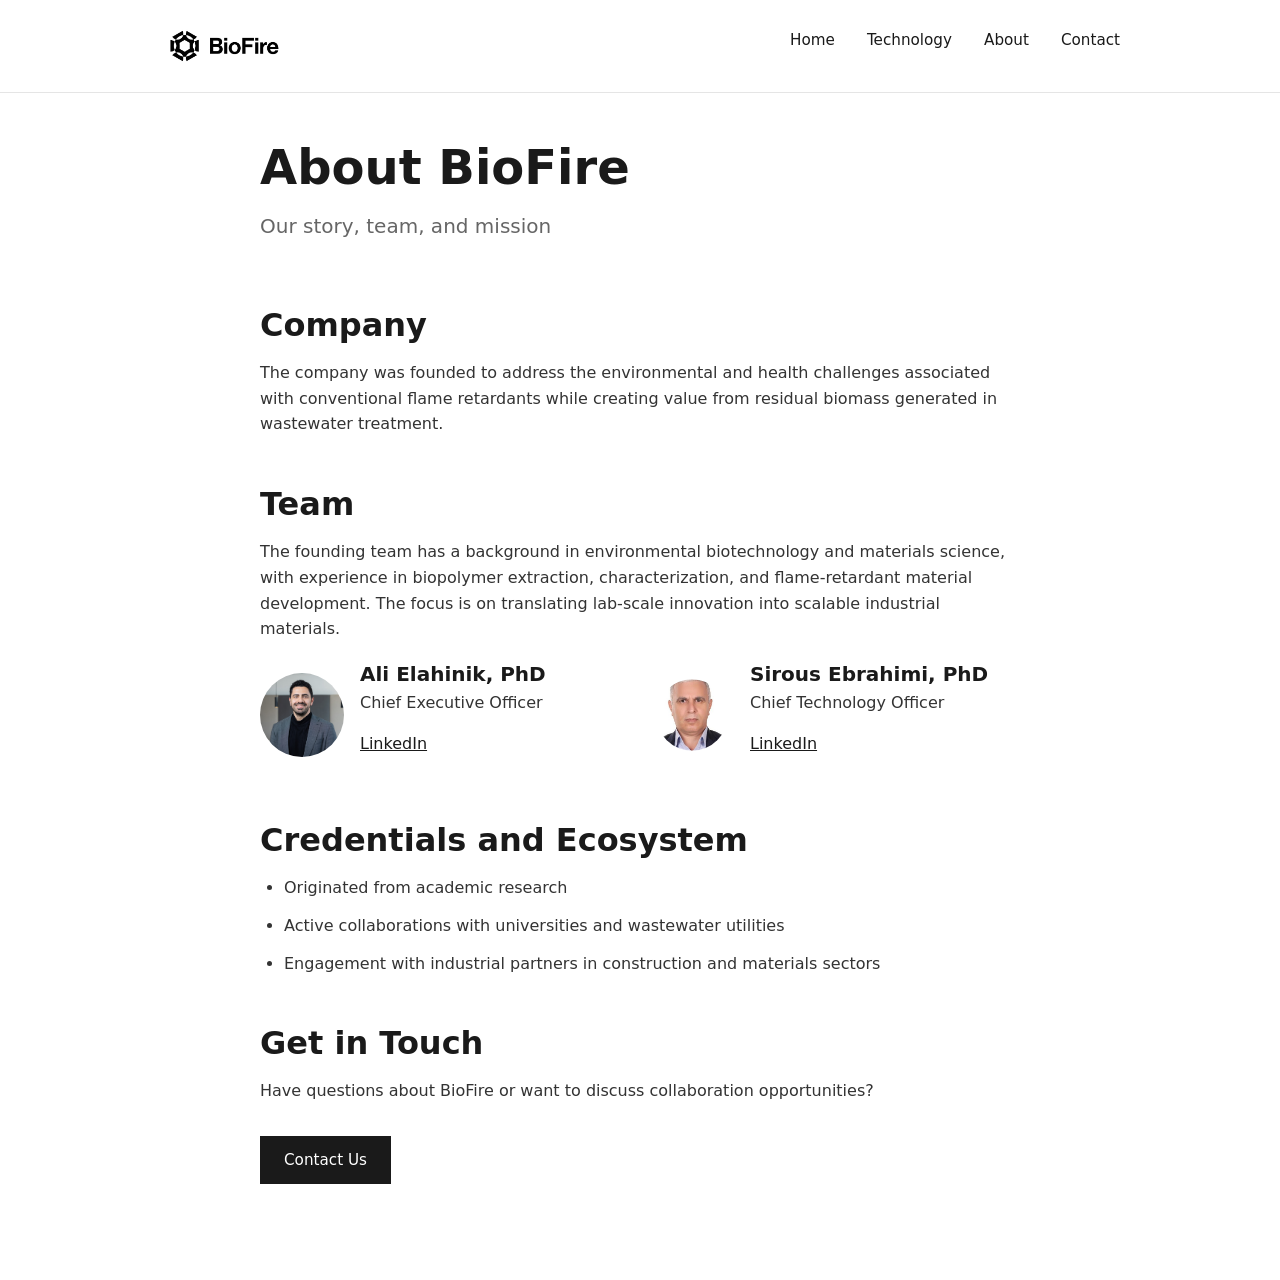
==== about.html @ 731a10ee "Add files via upload" ====
<!doctype html>
<html lang="en">
<head>
  <meta charset="utf-8" />
  <meta name="viewport" content="width=device-width, initial-scale=1" />
  <title>About – BioFire</title>
  <link rel="stylesheet" href="style.css" />
</head>
<body>
  <header class="header">
    <nav class="nav">
      <a href="index.html" class="nav-brand" aria-label="BioFire">
        <img src="assets/logo.jpg" alt="BioFire logo" class="logo" />
      </a>
      <ul class="nav-links">
        <li><a href="index.html">Home</a></li>
        <li><a href="technology.html">Technology</a></li>
        <li><a href="about.html">About</a></li>
        <li><a href="contact.html">Contact</a></li>
      </ul>
    </nav>
  </header>

  <main class="wrap">
    <section class="hero">
      <h1>About BioFire</h1>
      <p class="subheading">Our story, team, and mission</p>
    </section>

    <section>
      <h2>Company</h2>
      <p>The company was founded to address the environmental and health challenges associated with conventional flame retardants while creating value from residual biomass generated in wastewater treatment.</p>
    </section>

    <section>
      <h2>Team</h2>
      <p>The founding team has a background in environmental biotechnology and materials science, with experience in biopolymer extraction, characterization, and flame-retardant material development. The focus is on translating lab-scale innovation into scalable industrial materials.</p>

      <div class="team">
        <div class="team-member">
          <img src="assets/Picture_Ali.jpg" alt="Ali Elahinik" class="team-photo" />
          <div class="member-info">
            <h3>Ali Elahinik, PhD</h3>
            <p>Chief Executive Officer</p>
            <p><a href="https://www.linkedin.com/in/alielahinik/" target="_blank" rel="noopener">LinkedIn</a></p>
          </div>
        </div>

        <div class="team-member">
          <img src="assets/Picture_Sirous.jpg" alt="Sirous Ebrahimi" class="team-photo zoom-out" />
          <div class="member-info">
            <h3>Sirous Ebrahimi, PhD</h3>
            <p>Chief Technology Officer</p>
            <p><a href="https://www.linkedin.com/in/sirousebrahimi/" target="_blank" rel="noopener">LinkedIn</a></p>
          </div>
        </div>
      </div>
    </section>

    <section>
      <h2>Credentials and Ecosystem</h2>
      <ul>
        <li>Originated from academic research</li>
        <li>Active collaborations with universities and wastewater utilities</li>
        <li>Engagement with industrial partners in construction and materials sectors</li>
      </ul>
    </section>

    <section>
      <h2>Get in Touch</h2>
      <p>Have questions about BioFire or want to discuss collaboration opportunities?</p>
      <a href="contact.html" class="cta">Contact Us</a>
    </section>
  </main>
</body>
</html>
---- style.css ----
/* Global */
:root {
  --color-text: #1a1a1a;
  --color-bg: #ffffff;
  --color-border: #e5e5e5;
}

body {
  font-family: system-ui, -apple-system, sans-serif;
  color: var(--color-text);
  background-color: var(--color-bg);
  margin: 0;
  padding: 0;
  line-height: 1.6;
  font-size: 16px;
}

/* Header & Navigation */
.header {
  border-bottom: 1px solid var(--color-border);
  position: sticky;
  top: 0;
  background-color: var(--color-bg);
  z-index: 100;
}

.nav {
  max-width: 960px;
  margin: 0 auto;
  padding: 1.5rem;
  display: flex;
  align-items: center;
  justify-content: space-between;
}

.nav-brand {
  font-size: 1.25rem;
  font-weight: 700;
  text-decoration: none;
  color: var(--color-text);
  display: inline-flex;
  align-items: center;
  gap: 0.5rem;
}

.logo {
  height: 44px;
  width: auto;
  display: inline-block;
}

.nav-links {
  display: flex;
  list-style: none;
  margin: 0;
  padding: 0;
  gap: 2rem;
}

.nav-links a {
  text-decoration: none;
  color: var(--color-text);
  font-size: 0.95rem;
  transition: opacity 0.2s;
}

.nav-links a:hover {
  opacity: 0.6;
}

/* Main content wrapper */
.wrap {
  max-width: 760px;
  margin: 0 auto;
  padding: 3rem 1.5rem;
}

/* Hero section */
.hero {
  margin-bottom: 4rem;
}

.hero h1 {
  font-size: 3rem;
  font-weight: 800;
  line-height: 1.1;
  margin: 0 0 1rem 0;
}

.hero .subheading {
  font-size: 1.25rem;
  color: #666;
  margin: 0 0 2rem 0;
}

/* Section styling */
section {
  margin-bottom: 3rem;
}

h2 {
  font-size: 2rem;
  font-weight: 600;
  margin: 2rem 0 1rem 0;
  line-height: 1.2;
}

h3 {
  font-size: 1.25rem;
  font-weight: 600;
  margin: 1.5rem 0 0.75rem 0;
}

p {
  margin: 0 0 1rem 0;
  color: #333;
}

ul, ol {
  margin: 1rem 0;
  padding-left: 1.5rem;
}

li {
  margin-bottom: 0.75rem;
  color: #333;
}

/* Call-to-action button */
.cta {
  display: inline-block;
  background-color: var(--color-text);
  color: var(--color-bg);
  padding: 0.75rem 1.5rem;
  margin-top: 1rem;
  text-decoration: none;
  font-weight: 500;
  font-size: 0.95rem;
  transition: opacity 0.2s;
  cursor: pointer;
  border: none;
}

.cta:hover {
  opacity: 0.8;
}

/* Forms */
.form-group {
  margin-bottom: 1.5rem;
  display: flex;
  flex-direction: column;
}

label {
  font-weight: 500;
  margin-bottom: 0.5rem;
  display: block;
}

input[type="text"],
input[type="email"],
textarea {
  padding: 0.75rem;
  font-family: system-ui, -apple-system, sans-serif;
  font-size: 1rem;
  border: 1px solid var(--color-border);
  border-radius: 4px;
  background-color: #fafafa;
}

input[type="text"]:focus,
input[type="email"]:focus,
textarea:focus {
  outline: none;
  border-color: var(--color-text);
  background-color: var(--color-bg);
}

textarea {
  resize: vertical;
}

a {
  color: var(--color-text);
}

/* Team layout */
.team {
  display: grid;
  grid-template-columns: 1fr;
  gap: 1.25rem;
}

.team-member {
  display: flex;
  align-items: center;
  gap: 1rem;
}

.team-photo {
  width: 84px;
  height: 84px;
  object-fit: cover;
  border-radius: 50%;
  flex: 0 0 84px;
}

.member-info h3 { margin: 0; }

@media (min-width: 720px) {
  .team { grid-template-columns: 1fr 1fr; }
}

/* Zoom adjustments */
.team-photo.zoom-out { transform: scale(0.85); }

/* Responsive design */
@media (max-width: 768px) {
  .hero h1 {
    font-size: 2rem;
  }

  .hero .subheading {
    font-size: 1rem;
  }

  h2 {
    font-size: 1.5rem;
  }

  .nav {
    flex-direction: column;
    align-items: flex-start;
    gap: 1rem;
  }

  .nav-links {
    flex-direction: column;
    gap: 0.5rem;
  }

  .wrap {
    padding: 2rem 1rem;
  }
}
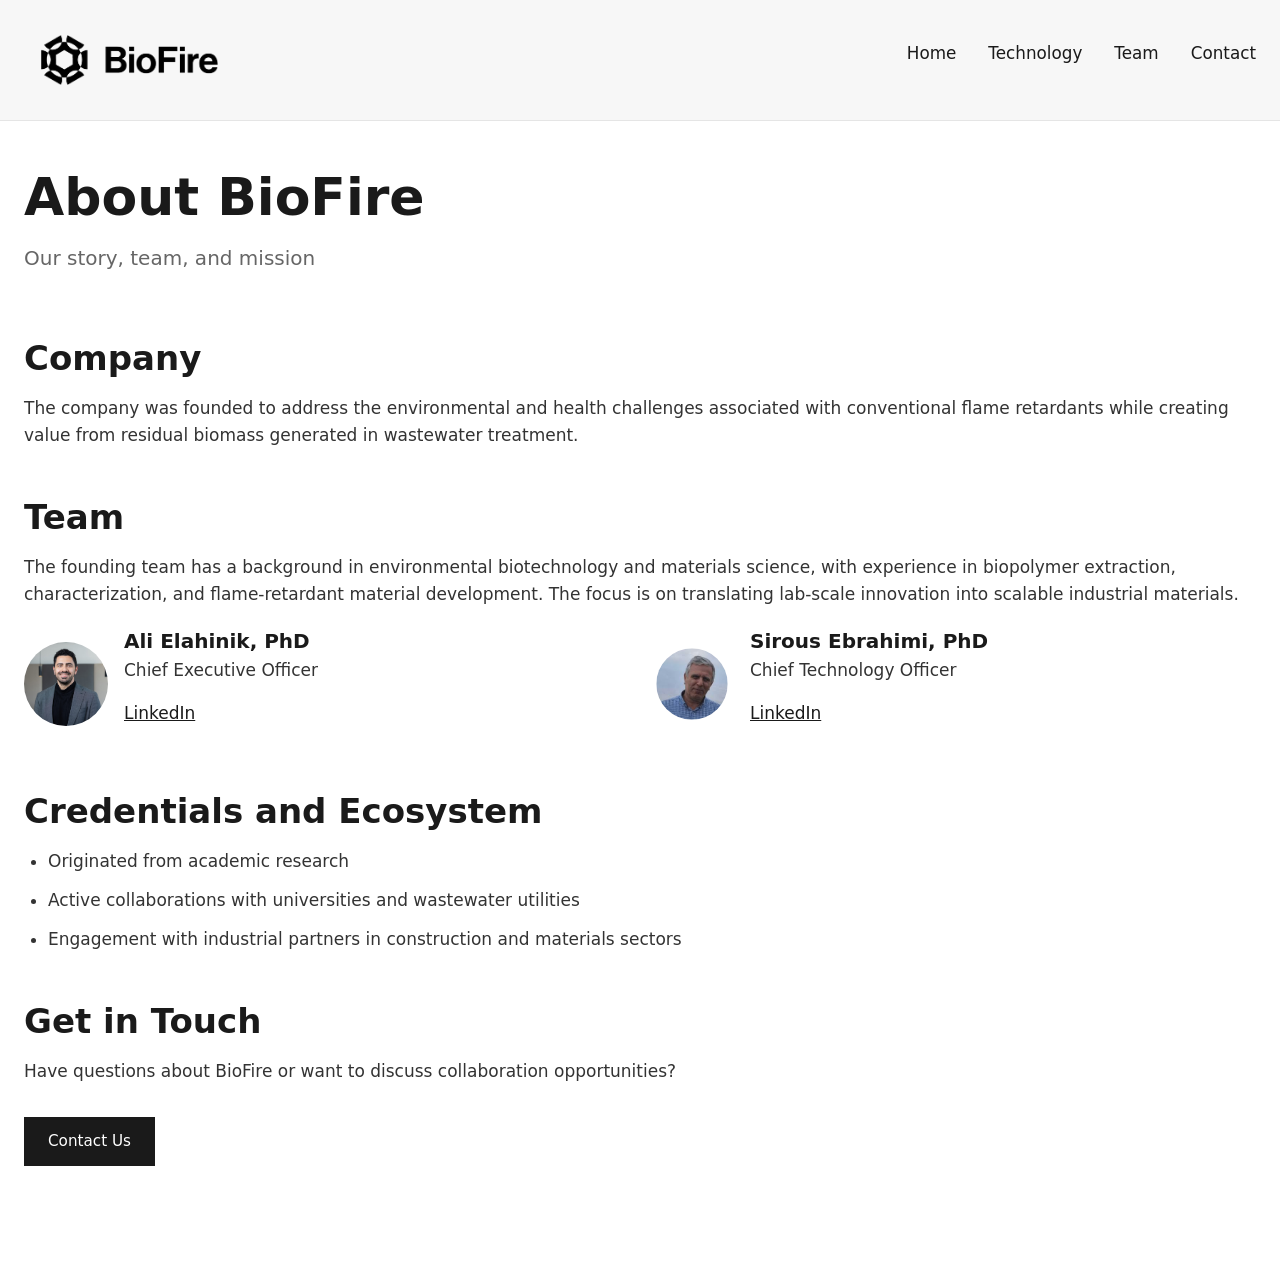
==== commit c9a61891: "Add files via upload" ====
--- a/about.html
+++ b/about.html
@@ -10,12 +10,12 @@
   <header class="header">
     <nav class="nav">
       <a href="index.html" class="nav-brand" aria-label="BioFire">
-        <img src="assets/logo.jpg" alt="BioFire logo" class="logo" />
+        <img src="assets/Logo.png" alt="BioFire logo" class="logo" />
       </a>
       <ul class="nav-links">
         <li><a href="index.html">Home</a></li>
         <li><a href="technology.html">Technology</a></li>
-        <li><a href="about.html">About</a></li>
+        <li><a href="team.html">Team</a></li>
         <li><a href="contact.html">Contact</a></li>
       </ul>
     </nav>
--- a/style.css
+++ b/style.css
@@ -7,12 +7,14 @@
 
 body {
   font-family: system-ui, -apple-system, sans-serif;
+  -webkit-font-smoothing: antialiased;
+  -moz-osx-font-smoothing: grayscale;
   color: var(--color-text);
   background-color: var(--color-bg);
   margin: 0;
   padding: 0;
   line-height: 1.6;
-  font-size: 16px;
+  font-size: 17px;
 }
 
 /* Header & Navigation */
@@ -20,12 +22,12 @@
   border-bottom: 1px solid var(--color-border);
   position: sticky;
   top: 0;
-  background-color: var(--color-bg);
+  background-color: #f7f7f7;
   z-index: 100;
 }
 
 .nav {
-  max-width: 960px;
+  max-width: 1400px;
   margin: 0 auto;
   padding: 1.5rem;
   display: flex;
@@ -34,7 +36,7 @@
 }
 
 .nav-brand {
-  font-size: 1.25rem;
+  font-size: 1.4rem;
   font-weight: 700;
   text-decoration: none;
   color: var(--color-text);
@@ -44,7 +46,7 @@
 }
 
 .logo {
-  height: 44px;
+  height: 72px;
   width: auto;
   display: inline-block;
 }
@@ -60,7 +62,8 @@
 .nav-links a {
   text-decoration: none;
   color: var(--color-text);
-  font-size: 0.95rem;
+  font-size: 1.05rem;
+  font-weight: 500;
   transition: opacity 0.2s;
 }
 
@@ -70,7 +73,7 @@
 
 /* Main content wrapper */
 .wrap {
-  max-width: 760px;
+  max-width: 1400px;
   margin: 0 auto;
   padding: 3rem 1.5rem;
 }
@@ -81,7 +84,7 @@
 }
 
 .hero h1 {
-  font-size: 3rem;
+  font-size: 3.25rem;
   font-weight: 800;
   line-height: 1.1;
   margin: 0 0 1rem 0;
@@ -99,7 +102,7 @@
 }
 
 h2 {
-  font-size: 2rem;
+  font-size: 2.125rem;
   font-weight: 600;
   margin: 2rem 0 1rem 0;
   line-height: 1.2;
@@ -215,6 +218,69 @@
 /* Zoom adjustments */
 .team-photo.zoom-out { transform: scale(0.85); }
 
+/* Partners logos */
+.partners {
+  margin-top: 3rem;
+}
+.partners-logos {
+  display: flex;
+  flex-wrap: wrap;
+  gap: 1rem;
+  align-items: center;
+  justify-content: center;
+}
+.partners-logos img {
+  max-height: 48px;
+  width: auto;
+  opacity: 0.95;
+  filter: grayscale(0);
+}
+@media (min-width: 720px) {
+  .partners-logos img { max-height: 64px; }
+}
+
+/* Video grid for technology demos */
+.video-grid {
+  display: flex;
+  gap: 1rem;
+  margin-top: 1rem;
+  align-items: flex-start;
+  flex-wrap: nowrap;
+  justify-content: center;
+  overflow-x: visible;
+}
+
+.video-grid figure {
+  margin: 0;
+  display: flex;
+  flex-direction: column;
+  align-items: center;
+}
+
+.video-grid video {
+  flex: 0 0 auto;
+  width: auto;
+  height: auto;
+  max-width: none;
+  border-radius: 6px;
+  background: #000;
+}
+
+.video-grid figcaption {
+  margin-top: 0.5rem;
+  font-size: 0.95rem;
+  color: #444;
+}
+
+.video-note {
+  margin-top: 0.75rem;
+  font-size: 0.95rem;
+  color: #555;
+}
+@media (max-width: 768px) {
+  .video-grid { gap: 0.75rem; }
+}
+
 /* Responsive design */
 @media (max-width: 768px) {
   .hero h1 {
@@ -243,4 +309,5 @@
   .wrap {
     padding: 2rem 1rem;
   }
+  .logo { height: 48px; }
 }
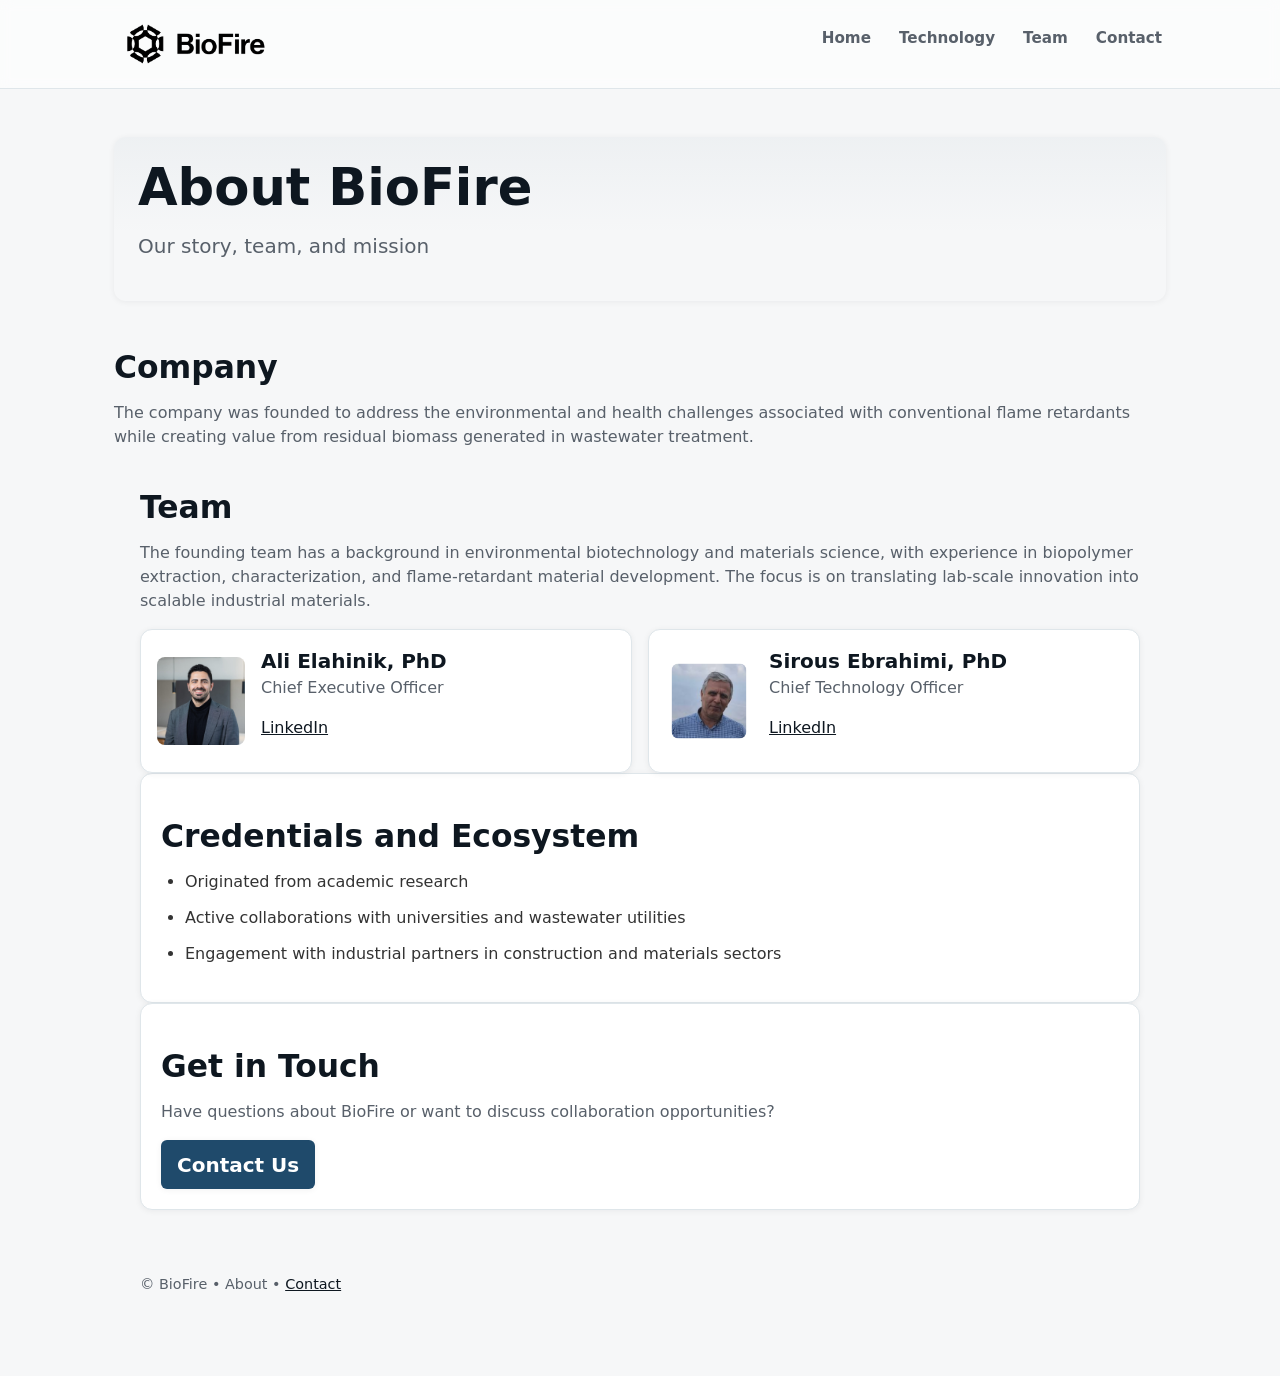
==== commit 5ad64e08: "Add files via upload" ====
--- a/about.html
+++ b/about.html
@@ -12,6 +12,11 @@
       <a href="index.html" class="nav-brand" aria-label="BioFire">
         <img src="assets/Logo.png" alt="BioFire logo" class="logo" />
       </a>
+      <button class="nav-toggle" aria-label="Toggle navigation">
+        <span class="bar"></span>
+        <span class="bar"></span>
+        <span class="bar"></span>
+      </button>
       <ul class="nav-links">
         <li><a href="index.html">Home</a></li>
         <li><a href="technology.html">Technology</a></li>
@@ -32,32 +37,32 @@
       <p>The company was founded to address the environmental and health challenges associated with conventional flame retardants while creating value from residual biomass generated in wastewater treatment.</p>
     </section>
 
-    <section>
+    <section class="container">
       <h2>Team</h2>
       <p>The founding team has a background in environmental biotechnology and materials science, with experience in biopolymer extraction, characterization, and flame-retardant material development. The focus is on translating lab-scale innovation into scalable industrial materials.</p>
 
-      <div class="team">
-        <div class="team-member">
+      <div class="cards">
+        <article class="card team-member">
           <img src="assets/Picture_Ali.jpg" alt="Ali Elahinik" class="team-photo" />
           <div class="member-info">
             <h3>Ali Elahinik, PhD</h3>
-            <p>Chief Executive Officer</p>
+            <p class="muted">Chief Executive Officer</p>
             <p><a href="https://www.linkedin.com/in/alielahinik/" target="_blank" rel="noopener">LinkedIn</a></p>
           </div>
-        </div>
+        </article>
 
-        <div class="team-member">
+        <article class="card team-member">
           <img src="assets/Picture_Sirous.jpg" alt="Sirous Ebrahimi" class="team-photo zoom-out" />
           <div class="member-info">
             <h3>Sirous Ebrahimi, PhD</h3>
-            <p>Chief Technology Officer</p>
+            <p class="muted">Chief Technology Officer</p>
             <p><a href="https://www.linkedin.com/in/sirousebrahimi/" target="_blank" rel="noopener">LinkedIn</a></p>
           </div>
-        </div>
+        </article>
       </div>
     </section>
 
-    <section>
+    <section class="container card padded">
       <h2>Credentials and Ecosystem</h2>
       <ul>
         <li>Originated from academic research</li>
@@ -66,11 +71,17 @@
       </ul>
     </section>
 
-    <section>
+    <section class="container card padded">
       <h2>Get in Touch</h2>
       <p>Have questions about BioFire or want to discuss collaboration opportunities?</p>
-      <a href="contact.html" class="cta">Contact Us</a>
+      <a href="contact.html" class="btn">Contact Us</a>
     </section>
+    <footer>
+      <div class="container">
+        <p>© BioFire • About • <a href="contact.html">Contact</a></p>
+      </div>
+    </footer>
+    <script src="script.js"></script>
   </main>
 </body>
 </html>
--- a/style.css
+++ b/style.css
@@ -1,20 +1,46 @@
-/* Global */
+/* Design system variables (adjust to match assets/Color palette.png) */
 :root {
-  --color-text: #1a1a1a;
-  --color-bg: #ffffff;
-  --color-border: #e5e5e5;
-}
+  /* Palette (industrial / technical) */
+  --color-bg: #f6f7f8;
+  --color-surface: #ffffff;
+  --color-text: #0e1720;
+  --color-muted: #58606a;
+  --color-border: #dfe6ea;
+  --color-primary: #1f4a6b; /* steel/blue */
+  --color-accent: #c18f24;  /* warm amber accent */
+
+  /* Spacing scale */
+  --space-xs: 0.25rem;
+  --space-sm: 0.5rem;
+  --space-md: 1rem;
+  --space-lg: 1.5rem;
+  --space-xl: 3rem;
+
+  /* Radii & shadows */
+  --radius-sm: 6px;
+  --radius-md: 12px;
+  --shadow-sm: 0 1px 6px rgba(10,20,30,0.06);
+  --shadow-md: 0 6px 20px rgba(10,20,30,0.08);
+
+  /* Type scale (fluid) */
+  --fs-base: 1rem;
+  --fs-lg: clamp(1.125rem, 1vw + 0.75rem, 1.25rem);
+  --fs-xl: clamp(1.5rem, 2.5vw, 2.625rem);
+  --fs-xxl: clamp(2rem, 4vw, 3.25rem);
+}
+
+* { box-sizing: border-box; }
 
 body {
-  font-family: system-ui, -apple-system, sans-serif;
+  font-family: Inter, ui-sans-serif, system-ui, -apple-system, "Segoe UI", Roboto, "Helvetica Neue", Arial;
   -webkit-font-smoothing: antialiased;
   -moz-osx-font-smoothing: grayscale;
   color: var(--color-text);
   background-color: var(--color-bg);
   margin: 0;
   padding: 0;
-  line-height: 1.6;
-  font-size: 17px;
+  line-height: 1.5;
+  font-size: var(--fs-base);
 }
 
 /* Header & Navigation */
@@ -22,33 +48,38 @@
   border-bottom: 1px solid var(--color-border);
   position: sticky;
   top: 0;
-  background-color: #f7f7f7;
+  background-color: rgba(255,255,255,0.6);
+  backdrop-filter: blur(6px);
   z-index: 100;
 }
 
 .nav {
-  max-width: 1400px;
+  max-width: 1100px;
   margin: 0 auto;
-  padding: 1.5rem;
+  padding: var(--space-md) var(--space-lg);
   display: flex;
   align-items: center;
   justify-content: space-between;
+  gap: var(--space-lg);
 }
 
 .nav-brand {
-  font-size: 1.4rem;
-  font-weight: 700;
+  display: inline-flex;
+  align-items: center;
+  gap: 0.75rem;
   text-decoration: none;
-  color: var(--color-text);
-  display: inline-flex;
-  align-items: center;
-  gap: 0.5rem;
 }
 
 .logo {
-  height: 72px;
+  height: 56px;
   width: auto;
   display: inline-block;
+}
+
+.site-title {
+  font-weight: 700;
+  color: var(--color-primary);
+  font-size: var(--fs-lg);
 }
 
 .nav-links {
@@ -56,56 +87,89 @@
   list-style: none;
   margin: 0;
   padding: 0;
-  gap: 2rem;
+  gap: 1.25rem;
+  align-items: center;
 }
 
 .nav-links a {
   text-decoration: none;
-  color: var(--color-text);
-  font-size: 1.05rem;
-  font-weight: 500;
-  transition: opacity 0.2s;
+  color: var(--color-muted);
+  font-size: 0.95rem;
+  font-weight: 600;
+  padding: 0.5rem 0.25rem;
+  border-radius: 6px;
 }
 
 .nav-links a:hover {
-  opacity: 0.6;
+  color: var(--color-primary);
+  box-shadow: inset 0 -3px 0 var(--color-accent);
+}
+
+.nav-links a.active,
+.nav-links a[aria-current="page"] {
+  color: var(--color-primary);
+  box-shadow: inset 0 -3px 0 var(--color-accent);
+}
+
+/* Mobile nav toggle */
+.nav-toggle {
+  background: none;
+  border: none;
+  display: none;
+  gap: 0.5rem;
+  align-items: center;
+  cursor: pointer;
+}
+
+.nav-toggle .bar {
+  width: 22px;
+  height: 2px;
+  background: var(--color-text);
+  display: block;
+  border-radius: 2px;
 }
 
 /* Main content wrapper */
 .wrap {
-  max-width: 1400px;
+  max-width: 1100px;
   margin: 0 auto;
-  padding: 3rem 1.5rem;
-}
+  padding: var(--space-xl) var(--space-lg);
+}
+
+.container { max-width: 1000px; margin: 0 auto; }
 
 /* Hero section */
 .hero {
-  margin-bottom: 4rem;
+  margin-bottom: var(--space-xl);
+  padding: var(--space-lg);
+  background: linear-gradient(180deg, rgba(31,74,107,0.04), transparent 60%);
+  border-radius: var(--radius-md);
+  box-shadow: var(--shadow-sm);
 }
 
 .hero h1 {
-  font-size: 3.25rem;
+  font-size: var(--fs-xxl);
   font-weight: 800;
-  line-height: 1.1;
-  margin: 0 0 1rem 0;
+  line-height: 1.05;
+  margin: 0 0 var(--space-md) 0;
 }
 
 .hero .subheading {
-  font-size: 1.25rem;
-  color: #666;
-  margin: 0 0 2rem 0;
-}
+  font-size: var(--fs-lg);
+  color: var(--color-muted);
+  margin: 0 0 var(--space-md) 0;
+}
+
+.hero-actions { display: flex; gap: var(--space-md); align-items: center; }
 
 /* Section styling */
-section {
-  margin-bottom: 3rem;
-}
+section { margin-bottom: calc(var(--space-lg) + var(--space-md)); }
 
 h2 {
-  font-size: 2.125rem;
-  font-weight: 600;
-  margin: 2rem 0 1rem 0;
-  line-height: 1.2;
+  font-size: clamp(1.25rem, 1.2vw + 1rem, 2rem);
+  font-weight: 700;
+  margin: var(--space-lg) 0 var(--space-md) 0;
+  line-height: 1.15;
 }
 
 h3 {
@@ -114,10 +178,7 @@
   margin: 1.5rem 0 0.75rem 0;
 }
 
-p {
-  margin: 0 0 1rem 0;
-  color: #333;
-}
+p { margin: 0 0 var(--space-md) 0; color: var(--color-muted); }
 
 ul, ol {
   margin: 1rem 0;
@@ -130,23 +191,27 @@
 }
 
 /* Call-to-action button */
-.cta {
-  display: inline-block;
-  background-color: var(--color-text);
-  color: var(--color-bg);
-  padding: 0.75rem 1.5rem;
-  margin-top: 1rem;
+.btn {
+  display: inline-flex;
+  align-items: center;
+  gap: 0.5rem;
+  background: var(--color-primary);
+  color: white;
+  padding: 0.6rem 1rem;
+  border-radius: var(--radius-sm);
   text-decoration: none;
-  font-weight: 500;
-  font-size: 0.95rem;
-  transition: opacity 0.2s;
-  cursor: pointer;
-  border: none;
-}
-
-.cta:hover {
-  opacity: 0.8;
-}
+  font-weight: 700;
+  font-size: var(--fs-lg);
+  box-shadow: var(--shadow-sm);
+}
+
+.btn.secondary {
+  background: transparent;
+  color: var(--color-primary);
+  border: 1px solid var(--color-border);
+}
+
+.btn:focus { outline: 3px solid rgba(31,74,107,0.12); }
 
 /* Forms */
 .form-group {
@@ -189,31 +254,41 @@
 }
 
 /* Team layout */
-.team {
-  display: grid;
-  grid-template-columns: 1fr;
-  gap: 1.25rem;
-}
-
-.team-member {
-  display: flex;
-  align-items: center;
+.team { display: grid; grid-template-columns: 1fr; gap: 1rem; }
+
+.team-member { display: flex; align-items: center; gap: 1rem; }
+
+.team-photo { width: 88px; height: 88px; object-fit: cover; border-radius: 8px; flex: 0 0 88px; }
+
+.card {
+  background: var(--color-surface);
+  border: 1px solid var(--color-border);
+  border-radius: var(--radius-md);
+  padding: 1rem;
+  box-shadow: var(--shadow-sm);
+}
+
+.card.padded { padding: 1.25rem; }
+
+.card h3 { margin: 0 0 0.5rem 0; color: var(--color-text); }
+
+.section-title {
+  display: flex;
+  align-items: baseline;
   gap: 1rem;
 }
 
-.team-photo {
-  width: 84px;
-  height: 84px;
-  object-fit: cover;
-  border-radius: 50%;
-  flex: 0 0 84px;
-}
+.section-title .eyebrow { color: var(--color-accent); font-weight: 700; }
+
+.muted { color: var(--color-muted); }
 
 .member-info h3 { margin: 0; }
 
-@media (min-width: 720px) {
-  .team { grid-template-columns: 1fr 1fr; }
-}
+@media (min-width: 720px) { .team { grid-template-columns: 1fr 1fr; } }
+
+/* Cards grid for technology page */
+.cards { display: grid; gap: 1rem; grid-template-columns: 1fr; }
+@media (min-width: 880px) { .cards { grid-template-columns: repeat(2, 1fr); } }
 
 /* Zoom adjustments */
 .team-photo.zoom-out { transform: scale(0.85); }
@@ -241,14 +316,12 @@
 
 /* Video grid for technology demos */
 .video-grid {
-  display: flex;
+  display: grid;
+  grid-template-columns: 1fr;
   gap: 1rem;
   margin-top: 1rem;
-  align-items: flex-start;
-  flex-wrap: nowrap;
-  justify-content: center;
-  overflow-x: visible;
-}
+}
+@media (min-width: 880px) { .video-grid { grid-template-columns: repeat(3, 1fr); } }
 
 .video-grid figure {
   margin: 0;
@@ -282,32 +355,31 @@
 }
 
 /* Responsive design */
-@media (max-width: 768px) {
-  .hero h1 {
-    font-size: 2rem;
-  }
-
-  .hero .subheading {
-    font-size: 1rem;
-  }
-
-  h2 {
-    font-size: 1.5rem;
-  }
-
-  .nav {
-    flex-direction: column;
-    align-items: flex-start;
-    gap: 1rem;
-  }
-
-  .nav-links {
-    flex-direction: column;
-    gap: 0.5rem;
-  }
-
-  .wrap {
-    padding: 2rem 1rem;
-  }
+.@media (max-width: 880px) {
+  .nav { padding: var(--space-sm) var(--space-md); }
+  .nav-links { display: none; }
+  .nav-toggle { display: inline-flex; }
+  .wrap { padding: var(--space-lg) var(--space-md); }
   .logo { height: 48px; }
-}+  .hero h1 { font-size: clamp(1.5rem, 4vw, 2rem); }
+  .hero .subheading { font-size: 0.95rem; }
+}
+
+/* When nav open on mobile */
+.nav-open .nav-links { display: flex; flex-direction: column; gap: 0.5rem; background: transparent; margin-top: var(--space-sm); }
+
+footer {
+  margin-top: var(--space-xl);
+  padding: var(--space-md) var(--space-lg);
+  background: transparent;
+  color: var(--color-muted);
+  font-size: 0.9rem;
+}
+
+/* Map sizing */
+.map-wrapper { max-width: 640px; margin-top: var(--space-md); }
+.map-iframe { width: 100%; height: 240px; border: 0; border-radius: 8px; }
+
+/* Product image on Home */
+.product-figure { max-width: 760px; margin: 0 auto var(--space-md); padding: 0; }
+.product-image { width: 100%; height: auto; display: block; border-radius: 8px; border: 1px solid var(--color-border); }
